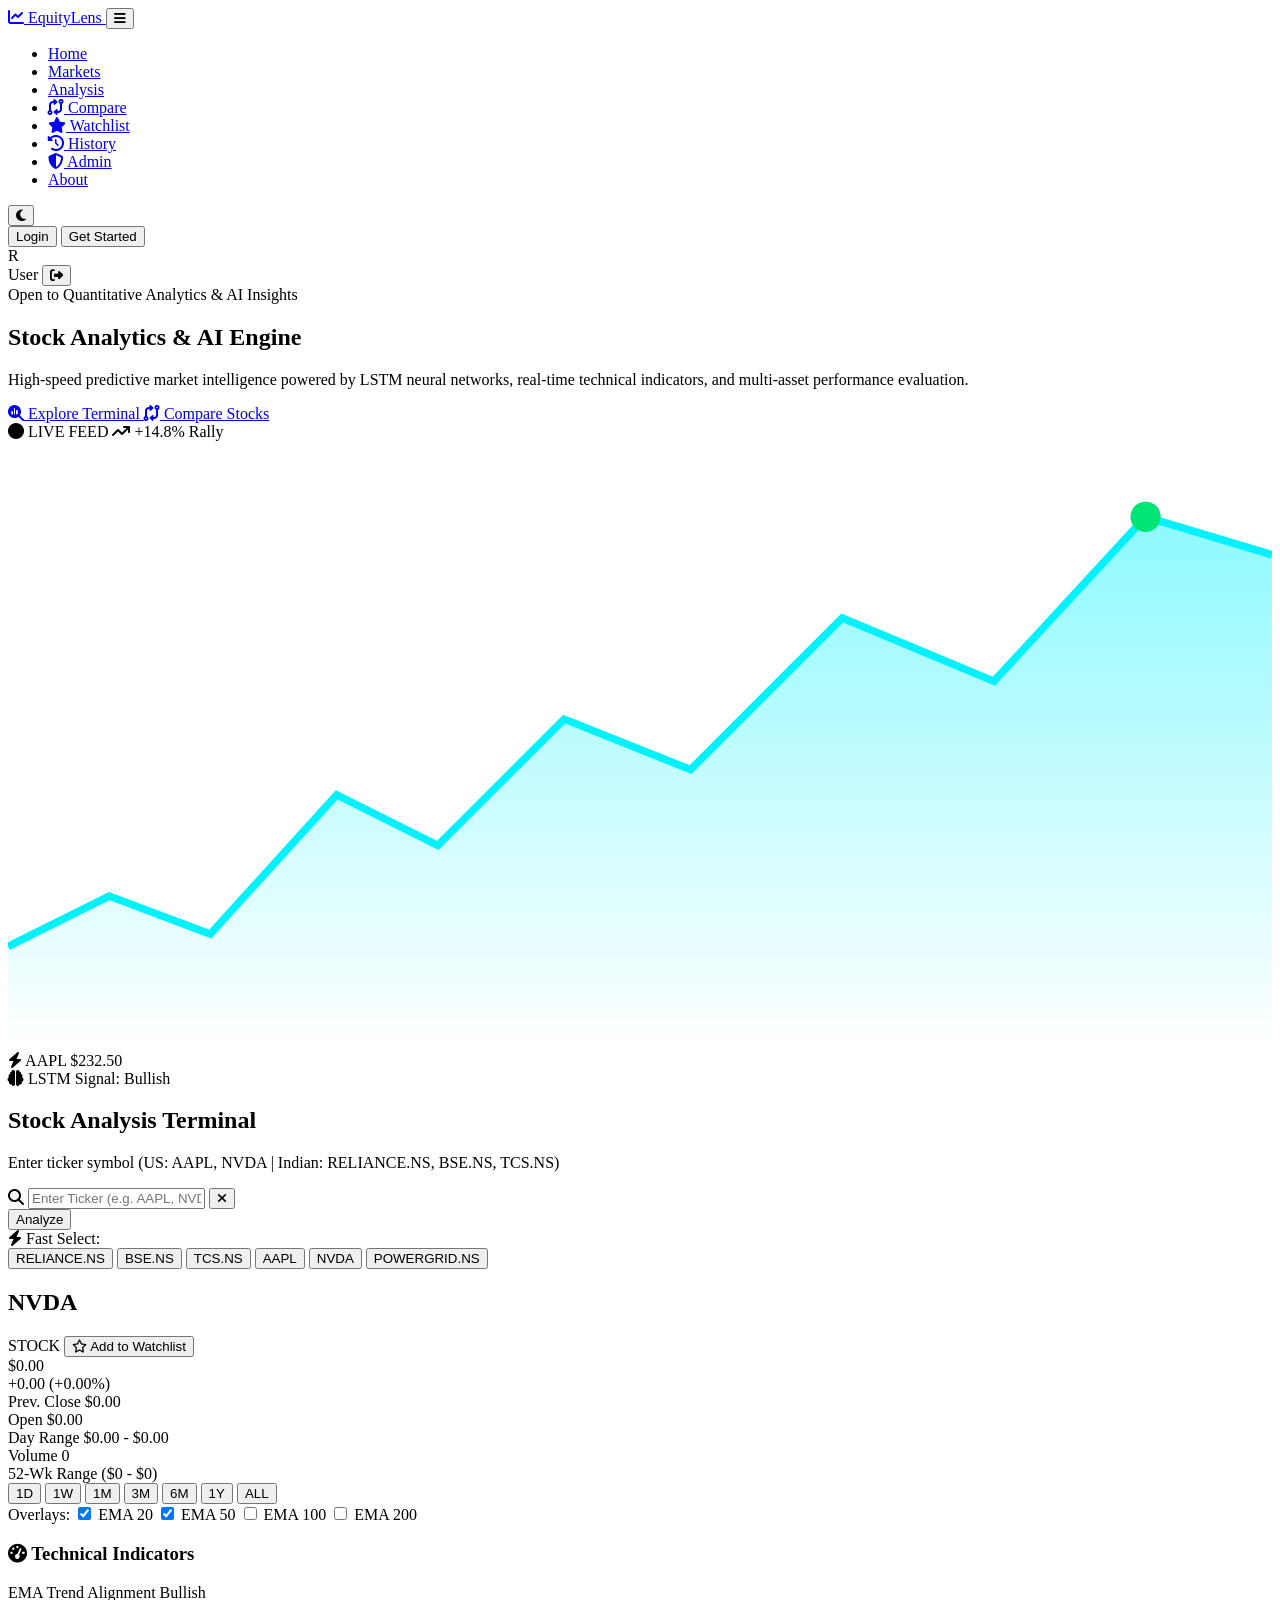
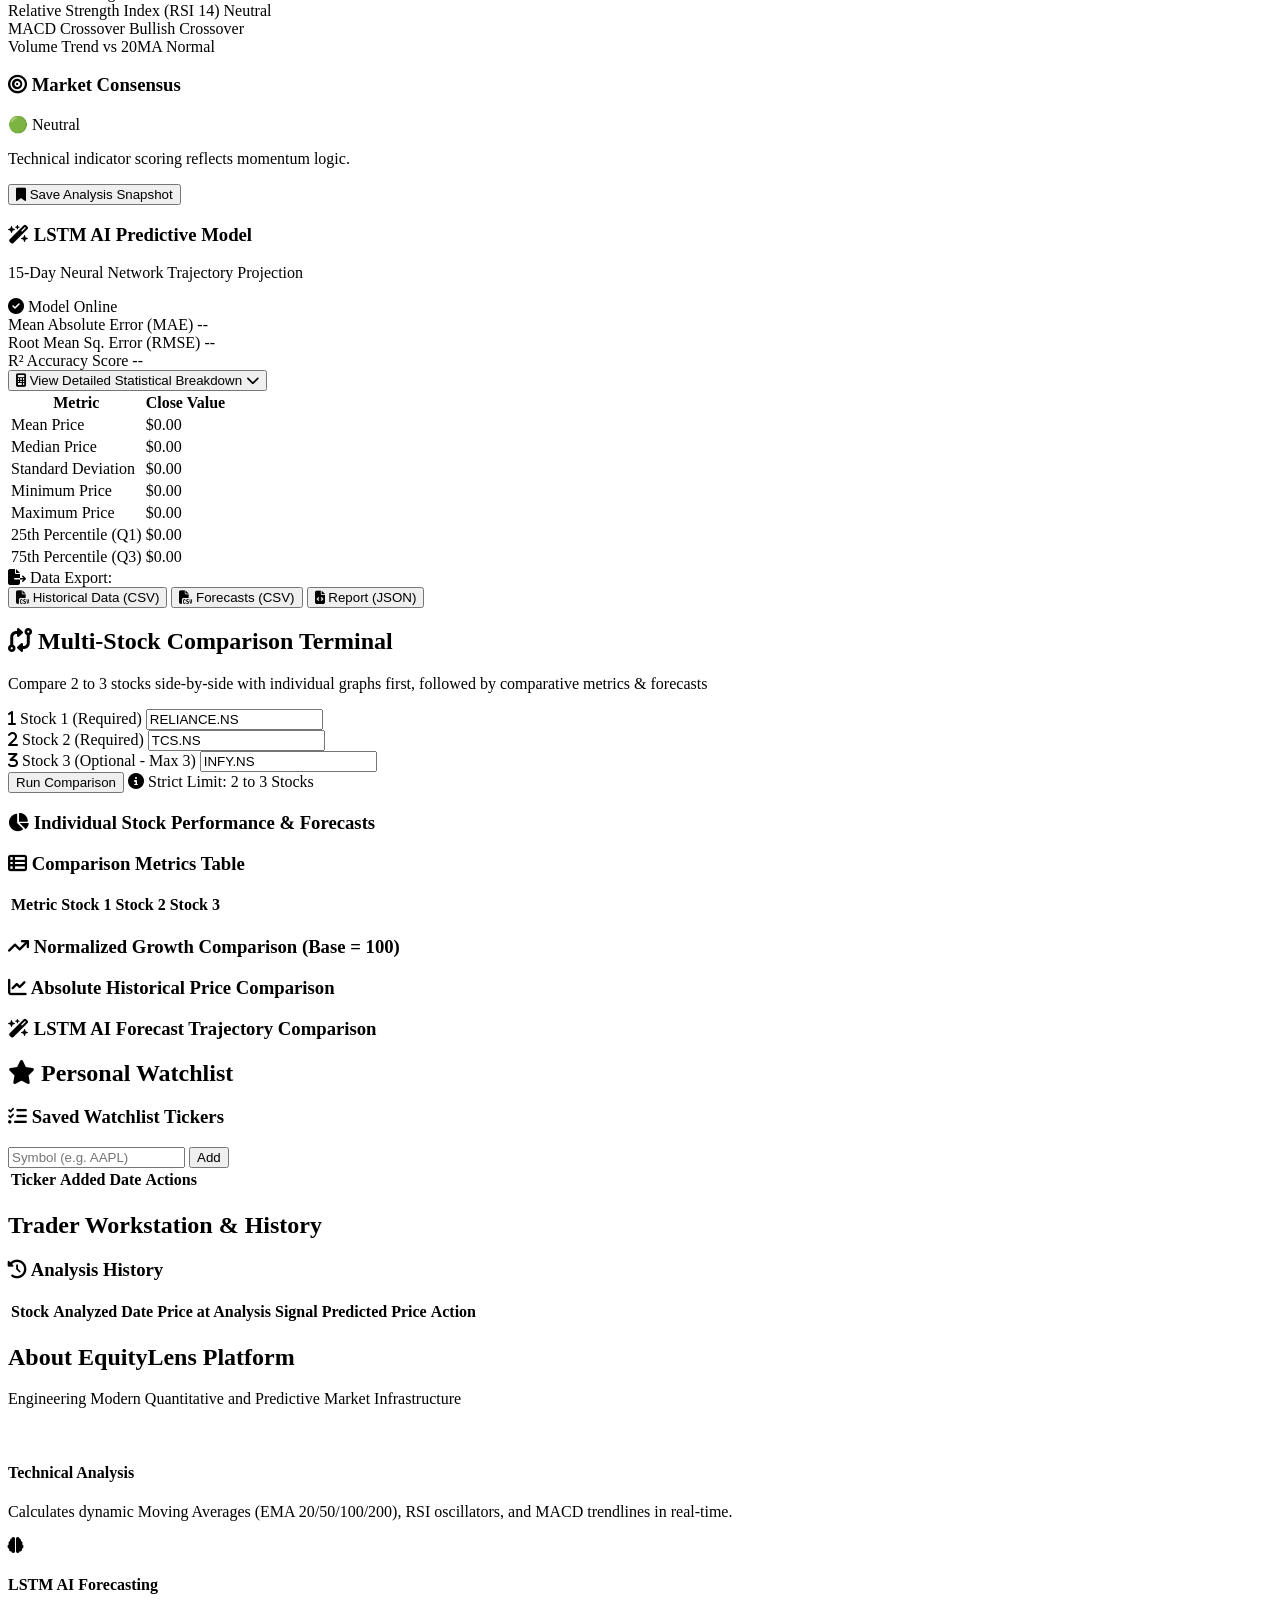
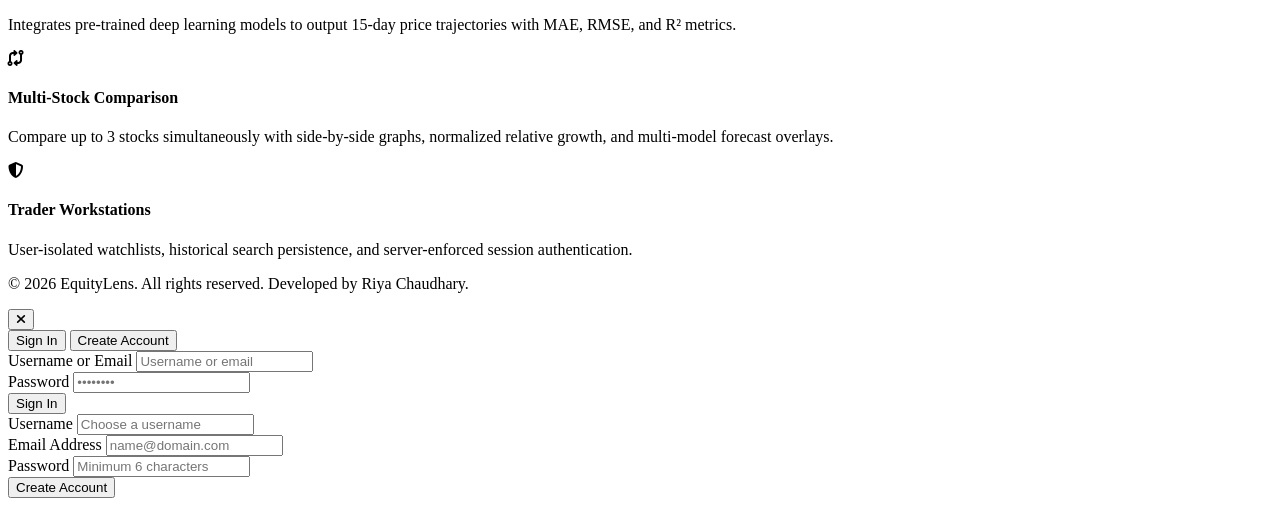
==== templates/index.html @ 75ab384a "Create index.html" ====
<!DOCTYPE html>
<html lang="en" data-theme="dark">
<head>
    <meta charset="UTF-8">
    <meta name="viewport" content="width=device-width, initial-scale=1.0">
    <title>EquityLens</title>
    
    <link rel="icon" type="image/png" href="/static/logo.png">
    
    <!-- Google Fonts -->
    <link rel="preconnect" href="https://fonts.googleapis.com">
    <link rel="preconnect" href="https://fonts.gstatic.com" crossorigin>
    <link href="https://fonts.googleapis.com/css2?family=Inter:wght@300;400;500;600;700&family=Space+Grotesk:wght@400;500;600;700&display=swap" rel="stylesheet">
    <link rel="stylesheet" href="https://cdnjs.cloudflare.com/ajax/libs/font-awesome/6.4.0/css/all.min.css">
    <script src="https://cdn.plot.ly/plotly-2.26.0.min.js"></script>
    <link rel="stylesheet" href="/assets/style.css">
</head>
<body>

    <!-- NAVBAR -->
    <header class="navbar-wrapper">
        <nav class="navbar container">
            <a href="#hero" class="brand-logo">
                <i class="fa-solid fa-chart-line brand-icon"></i>
                <span class="brand-text">Equity<span class="brand-highlight">Lens</span></span>
            </a>

            <button class="mobile-toggle" id="mobileToggle" aria-label="Toggle Menu">
                <i class="fa-solid fa-bars"></i>
            </button>

            <ul class="nav-links" id="navLinks">
                <li><a href="#hero" class="nav-link active">Home</a></li>
                <li><a href="#market-section" class="nav-link">Markets</a></li>
                <li><a href="#analyze-section" class="nav-link">Analysis</a></li>
                <li><a href="#compare-section" class="nav-link highlight-nav"><i class="fa-solid fa-code-compare"></i> Compare</a></li>
                <li class="auth-required user-only"><a href="#watchlist-section" class="nav-link"><i class="fa-solid fa-star"></i> Watchlist</a></li>
                <li class="auth-required user-only"><a href="#user-dashboard" class="nav-link"><i class="fa-solid fa-clock-rotate-left"></i> History</a></li>
                <li class="auth-required admin-only hidden"><a href="#admin-portal" class="nav-link admin-nav-btn"><i class="fa-solid fa-shield-halved"></i> Admin</a></li>
                <li><a href="#about-section" class="nav-link">About</a></li>
            </ul>

            <div class="nav-actions">
                <button class="theme-toggle-btn" id="themeToggle" aria-label="Toggle Mode">
                    <i class="fa-solid fa-moon" id="themeIcon"></i>
                </button>

                <div class="guest-controls" id="guestControls">
                    <button class="btn btn-outline btn-sm" id="loginBtn">Login</button>
                    <button class="btn btn-primary btn-sm" id="signupBtn">Get Started</button>
                </div>

                <div class="user-profile-menu hidden" id="userControls">
                    <div class="avatar-badge" id="userAvatar">R</div>
                    <span class="user-name" id="usernameDisplay">User</span>
                    <button class="btn btn-icon-logout" id="logoutBtn" title="Sign Out">
                        <i class="fa-solid fa-right-from-bracket"></i>
                    </button>
                </div>
            </div>
        </nav>
    </header>

    <!-- HERO SECTION WITH NEW GLOWING STOCK TREND SPIKE VISUAL -->
    <section class="hero-section" id="hero">
        <div class="container hero-grid">
            <div class="hero-content">
                <div class="status-pill">
                    <span class="pulse-dot"></span> Open to Quantitative Analytics & AI Insights
                </div>
                <h1 class="hero-title">
                    Stock Analytics <span class="text-cyan">& AI Engine</span>
                </h1>
                <p class="hero-subtitle">
                    High-speed predictive market intelligence powered by LSTM neural networks, real-time technical indicators, and multi-asset performance evaluation.
                </p>
                <div class="hero-cta-group">
                    <a href="#market-section" class="btn btn-primary">
                        <i class="fa-solid fa-magnifying-glass-chart"></i> Explore Terminal
                    </a>
                    <a href="#compare-section" class="btn btn-outline">
                        <i class="fa-solid fa-code-compare text-cyan"></i> Compare Stocks
                    </a>
                </div>
            </div>

            <!-- NEW ANIMATED GLOWING STOCK TREND SPIKE -->
            <div class="hero-visual-wrapper">
                <div class="spike-card glass-panel">
                    <div class="spike-header">
                        <span class="badge-live"><i class="fa-solid fa-circle text-bull"></i> LIVE FEED</span>
                        <span class="badge-rally"><i class="fa-solid fa-arrow-trend-up"></i> +14.8% Rally</span>
                    </div>

                    <div class="spike-chart-box">
                        <svg class="spike-svg" viewBox="0 0 500 240" preserveAspectRatio="none">
                            <defs>
                                <linearGradient id="spikeGradient" x1="0" y1="0" x2="0" y2="1">
                                    <stop offset="0%" stop-color="#00f2fe" stop-opacity="0.45"/>
                                    <stop offset="100%" stop-color="#00f2fe" stop-opacity="0.0"/>
                                </linearGradient>
                            </defs>
                            <path class="spike-area" d="M 0,200 L 40,180 L 80,195 L 130,140 L 170,160 L 220,110 L 270,130 L 330,70 L 390,95 L 450,30 L 500,45 L 500,240 L 0,240 Z" fill="url(#spikeGradient)" />
                            <path class="spike-line" d="M 0,200 L 40,180 L 80,195 L 130,140 L 170,160 L 220,110 L 270,130 L 330,70 L 390,95 L 450,30 L 500,45" fill="none" stroke="#00f2fe" stroke-width="3" />
                            <circle cx="450" cy="30" r="6" fill="#00E676" class="pulsing-node" />
                        </svg>

                        <!-- Dynamic Stock Badges -->
                        <div class="spike-node node-a">
                            <i class="fa-solid fa-bolt text-cyan"></i> AAPL $232.50
                        </div>
                        <div class="spike-node node-b">
                            <i class="fa-solid fa-brain text-magenta"></i> LSTM Signal: Bullish
                        </div>
                    </div>
                </div>
            </div>
        </div>
    </section>

    <!-- SINGLE STOCK ANALYSIS SECTION -->
    <section class="section-padding" id="market-section">
        <div class="container">
            <div class="section-header">
                <h2 class="section-title">Stock Analysis Terminal</h2>
                <p class="section-sub">Enter ticker symbol (US: AAPL, NVDA | Indian: RELIANCE.NS, BSE.NS, TCS.NS)</p>
            </div>

            <div class="search-container glass-panel">
                <form id="stockSearchForm" class="search-form">
                    <div class="input-wrapper">
                        <i class="fa-solid fa-magnifying-glass search-icon"></i>
                        <input type="text" id="tickerInput" placeholder="Enter Ticker (e.g. AAPL, NVDA, RELIANCE.NS, BSE.NS)..." required autocomplete="off">
                        <button type="button" class="clear-btn hidden" id="clearSearchBtn"><i class="fa-solid fa-xmark"></i></button>
                    </div>
                    <button type="submit" class="btn btn-primary" id="analyzeSubmitBtn">
                        <span class="btn-text">Analyze</span>
                        <div class="spinner hidden" id="searchSpinner"></div>
                    </button>
                </form>

                <div class="trending-tickers">
                    <span class="trending-label"><i class="fa-solid fa-bolt text-amber"></i> Fast Select:</span>
                    <div class="chips-wrapper" id="trendingChips">
                        <button class="chip-btn" data-symbol="RELIANCE.NS">RELIANCE.NS</button>
                        <button class="chip-btn" data-symbol="BSE.NS">BSE.NS</button>
                        <button class="chip-btn" data-symbol="TCS.NS">TCS.NS</button>
                        <button class="chip-btn" data-symbol="AAPL">AAPL</button>
                        <button class="chip-btn" data-symbol="NVDA">NVDA</button>
                        <button class="chip-btn" data-symbol="POWERGRID.NS">POWERGRID.NS</button>
                    </div>
                </div>
            </div>

            <!-- WORKSPACE -->
            <div class="analysis-workspace hidden" id="analysisWorkspace">
                <div class="stock-overview-card glass-panel" id="stockOverview">
                    <div class="overview-top">
                        <div class="stock-identity">
                            <h2 class="stock-ticker-title" id="overviewTicker">NVDA</h2>
                            <span class="badge-tag" id="overviewExchange">STOCK</span>
                            <button class="watchlist-toggle-btn" id="addWatchlistBtn">
                                <i class="fa-regular fa-star" id="watchlistStar"></i> Add to Watchlist
                            </button>
                        </div>
                        <div class="stock-price-block">
                            <div class="price-large" id="overviewPrice">$0.00</div>
                            <div class="price-change-pill positive" id="overviewChange">+0.00 (+0.00%)</div>
                        </div>
                    </div>

                    <div class="overview-metrics-grid">
                        <div class="metric-item">
                            <span class="metric-label">Prev. Close</span>
                            <span class="metric-value" id="overviewPrevClose">$0.00</span>
                        </div>
                        <div class="metric-item">
                            <span class="metric-label">Open</span>
                            <span class="metric-value" id="overviewOpen">$0.00</span>
                        </div>
                        <div class="metric-item">
                            <span class="metric-label">Day Range</span>
                            <span class="metric-value" id="overviewDayRange">$0.00 - $0.00</span>
                        </div>
                        <div class="metric-item">
                            <span class="metric-label">Volume</span>
                            <span class="metric-value" id="overviewVolume">0</span>
                        </div>
                        <div class="metric-item range-item">
                            <span class="metric-label">52-Wk Range (<span id="low52">$0</span> - <span id="high52">$0</span>)</span>
                            <div class="range-bar-track">
                                <div class="range-bar-fill" id="range52Fill" style="width: 50%;"></div>
                            </div>
                        </div>
                    </div>
                </div>

                <div class="chart-wrapper-card glass-panel" id="analyze-section">
                    <div class="chart-controls-bar">
                        <div class="timeframe-selector" id="timeframeSelector">
                            <button class="tf-btn" data-tf="1D">1D</button>
                            <button class="tf-btn" data-tf="1W">1W</button>
                            <button class="tf-btn active" data-tf="1M">1M</button>
                            <button class="tf-btn" data-tf="3M">3M</button>
                            <button class="tf-btn" data-tf="6M">6M</button>
                            <button class="tf-btn" data-tf="1Y">1Y</button>
                            <button class="tf-btn" data-tf="ALL">ALL</button>
                        </div>

                        <div class="ema-toggles-group" id="emaToggles">
                            <span class="toggle-group-label">Overlays:</span>
                            <label class="toggle-chip"><input type="checkbox" value="20" checked> EMA 20</label>
                            <label class="toggle-chip"><input type="checkbox" value="50" checked> EMA 50</label>
                            <label class="toggle-chip"><input type="checkbox" value="100"> EMA 100</label>
                            <label class="toggle-chip"><input type="checkbox" value="200"> EMA 200</label>
                        </div>
                    </div>

                    <div id="plotlyMainChart" class="plotly-chart-container"></div>
                    <div id="plotlyVolumeChart" class="plotly-volume-container"></div>
                </div>

                <div class="grid-2-col">
                    <div class="glass-panel indicator-signals-card">
                        <h3 class="card-title"><i class="fa-solid fa-gauge-high text-cyan"></i> Technical Indicators</h3>
                        <div class="signals-list">
                            <div class="signal-row">
                                <span class="sig-name">EMA Trend Alignment</span>
                                <span class="sig-value badge-bull" id="sigEma">Bullish</span>
                            </div>
                            <div class="signal-row">
                                <span class="sig-name">Relative Strength Index (RSI 14)</span>
                                <span class="sig-value badge-neutral" id="sigRsi">Neutral</span>
                            </div>
                            <div class="signal-row">
                                <span class="sig-name">MACD Crossover</span>
                                <span class="sig-value badge-bull" id="sigMacd">Bullish Crossover</span>
                            </div>
                            <div class="signal-row">
                                <span class="sig-name">Volume Trend vs 20MA</span>
                                <span class="sig-value badge-neutral" id="sigVolume">Normal</span>
                            </div>
                        </div>
                    </div>

                    <div class="glass-panel consensus-card">
                        <h3 class="card-title"><i class="fa-solid fa-bullseye text-cyan"></i> Market Consensus</h3>
                        <div class="consensus-display">
                            <div class="consensus-badge" id="consensusBadge">🟢 Neutral</div>
                            <p class="consensus-desc" id="consensusDesc">
                                Technical indicator scoring reflects momentum logic.
                            </p>
                        </div>
                        <button class="btn btn-outline btn-full" id="saveAnalysisBtn">
                            <i class="fa-solid fa-bookmark"></i> Save Analysis Snapshot
                        </button>
                    </div>
                </div>

                <div class="glass-panel forecast-section">
                    <div class="forecast-header">
                        <div>
                            <h3 class="card-title"><i class="fa-solid fa-wand-magic-sparkles text-magenta"></i> LSTM AI Predictive Model</h3>
                            <p class="section-sub">15-Day Neural Network Trajectory Projection</p>
                        </div>
                        <div class="model-status-tag"><i class="fa-solid fa-circle-check"></i> Model Online</div>
                    </div>

                    <div id="plotlyForecastChart" class="plotly-chart-container"></div>

                    <div class="ai-metrics-grid">
                        <div class="ai-metric-card">
                            <span class="ai-label">Mean Absolute Error (MAE)</span>
                            <span class="ai-val" id="metricMae">--</span>
                        </div>
                        <div class="ai-metric-card">
                            <span class="ai-label">Root Mean Sq. Error (RMSE)</span>
                            <span class="ai-val" id="metricRmse">--</span>
                        </div>
                        <div class="ai-metric-card">
                            <span class="ai-label">R² Accuracy Score</span>
                            <span class="ai-val" id="metricR2">--</span>
                        </div>
                    </div>
                </div>

                <!-- STATISTICAL BREAKDOWN ACCORDION WITH CLEAN DARK BUTTON -->
                <div class="glass-panel stats-accordion">
                    <button class="accordion-header dark-accordion-btn" id="toggleStatsBtn" type="button">
                        <span><i class="fa-solid fa-calculator text-cyan"></i> View Detailed Statistical Breakdown</span>
                        <i class="fa-solid fa-chevron-down" id="statsChevron"></i>
                    </button>
                    <div class="accordion-content hidden" id="statsContent">
                        <div class="stats-table-wrapper">
                            <table class="data-table">
                                <thead>
                                    <tr><th>Metric</th><th>Close Value</th></tr>
                                </thead>
                                <tbody>
                                    <tr><td>Mean Price</td><td id="statMean">$0.00</td></tr>
                                    <tr><td>Median Price</td><td id="statMedian">$0.00</td></tr>
                                    <tr><td>Standard Deviation</td><td id="statStd">$0.00</td></tr>
                                    <tr><td>Minimum Price</td><td id="statMin">$0.00</td></tr>
                                    <tr><td>Maximum Price</td><td id="statMax">$0.00</td></tr>
                                    <tr><td>25th Percentile (Q1)</td><td id="statQ1">$0.00</td></tr>
                                    <tr><td>75th Percentile (Q3)</td><td id="statQ3">$0.00</td></tr>
                                </tbody>
                            </table>
                        </div>
                    </div>
                </div>

                <div class="export-bar glass-panel">
                    <span class="export-title"><i class="fa-solid fa-file-export text-cyan"></i> Data Export:</span>
                    <div class="export-buttons">
                        <button class="btn btn-sm btn-outline" id="exportHistoryCsvBtn"><i class="fa-solid fa-file-csv"></i> Historical Data (CSV)</button>
                        <button class="btn btn-sm btn-outline" id="exportForecastCsvBtn"><i class="fa-solid fa-file-csv"></i> Forecasts (CSV)</button>
                        <button class="btn btn-sm btn-outline" id="exportFullJsonBtn"><i class="fa-solid fa-file-code"></i> Report (JSON)</button>
                    </div>
                </div>

            </div>
        </div>
    </section>

    <!-- DEDICATED COMPARISON TERMINAL -->
    <section class="section-padding bg-alt-section" id="compare-section">
        <div class="container">
            <div class="section-header">
                <h2 class="section-title"><i class="fa-solid fa-code-compare text-cyan"></i> Multi-Stock Comparison Terminal</h2>
                <p class="section-sub">Compare 2 to 3 stocks side-by-side with individual graphs first, followed by comparative metrics & forecasts</p>
            </div>

            <div class="glass-panel compare-input-panel">
                <form id="compareForm" class="compare-form">
                    <div class="compare-inputs-grid">
                        <div class="compare-field">
                            <label><i class="fa-solid fa-1 text-cyan"></i> Stock 1 (Required)</label>
                            <input type="text" id="compareTicker1" placeholder="e.g. RELIANCE.NS or AAPL" required value="RELIANCE.NS">
                        </div>
                        <div class="compare-field">
                            <label><i class="fa-solid fa-2 text-cyan"></i> Stock 2 (Required)</label>
                            <input type="text" id="compareTicker2" placeholder="e.g. TCS.NS or NVDA" required value="TCS.NS">
                        </div>
                        <div class="compare-field">
                            <label><i class="fa-solid fa-3 text-cyan"></i> Stock 3 (Optional - Max 3)</label>
                            <input type="text" id="compareTicker3" placeholder="e.g. INFY.NS or TSLA" value="INFY.NS">
                        </div>
                    </div>
                    <div class="compare-action-row">
                        <button type="submit" class="btn btn-primary" id="runCompareBtn">
                            <span class="btn-text">Run Comparison</span>
                            <div class="spinner hidden" id="compareSpinner"></div>
                        </button>
                        <span class="compare-limit-badge"><i class="fa-solid fa-circle-info"></i> Strict Limit: 2 to 3 Stocks</span>
                    </div>
                </form>
            </div>

            <div class="compare-workspace hidden" id="compareWorkspace">
                <!-- SIDE BY SIDE INDIVIDUAL CHARTS GRID -->
                <div class="glass-panel compare-individual-section">
                    <h3 class="card-title"><i class="fa-solid fa-chart-pie text-cyan"></i> Individual Stock Performance & Forecasts</h3>
                    <div class="individual-charts-grid" id="individualChartsGrid">
                        <!-- Injected Side by Side Charts -->
                    </div>
                </div>

                <div class="glass-panel compare-table-card">
                    <h3 class="card-title"><i class="fa-solid fa-table-list text-cyan"></i> Comparison Metrics Table</h3>
                    <div class="table-responsive">
                        <table class="data-table compare-table" id="compareMetricsTable">
                            <thead>
                                <tr>
                                    <th>Metric</th>
                                    <th id="compTh1">Stock 1</th>
                                    <th id="compTh2">Stock 2</th>
                                    <th id="compTh3" class="hidden">Stock 3</th>
                                </tr>
                            </thead>
                            <tbody id="compareTableBody">
                                <!-- Injected -->
                            </tbody>
                        </table>
                    </div>
                </div>

                <div class="compare-charts-stack">
                    <div class="glass-panel chart-wrapper-card">
                        <h3 class="card-title"><i class="fa-solid fa-arrow-trend-up text-bull"></i> Normalized Growth Comparison (Base = 100)</h3>
                        <div id="plotlyCompareNormalized" class="plotly-chart-container"></div>
                    </div>

                    <div class="glass-panel chart-wrapper-card">
                        <h3 class="card-title"><i class="fa-solid fa-chart-line text-cyan"></i> Absolute Historical Price Comparison</h3>
                        <div id="plotlyComparePrices" class="plotly-chart-container"></div>
                    </div>

                    <div class="glass-panel chart-wrapper-card">
                        <h3 class="card-title"><i class="fa-solid fa-wand-magic-sparkles text-magenta"></i> LSTM AI Forecast Trajectory Comparison</h3>
                        <div id="plotlyCompareForecasts" class="plotly-chart-container"></div>
                    </div>
                </div>

            </div>
        </div>
    </section>

    <!-- WATCHLIST -->
    <section class="section-padding auth-required user-only" id="watchlist-section">
        <div class="container">
            <div class="section-header">
                <h2 class="section-title"><i class="fa-solid fa-star text-amber"></i> Personal Watchlist</h2>
            </div>
            <div class="glass-panel watchlist-container">
                <div class="table-header-flex">
                    <h3 class="card-title"><i class="fa-solid fa-list-check text-cyan"></i> Saved Watchlist Tickers</h3>
                    <div class="inline-add-form">
                        <input type="text" id="addWatchlistInput" placeholder="Symbol (e.g. AAPL)">
                        <button class="btn btn-primary btn-sm" id="inlineAddWatchlistBtn">Add</button>
                    </div>
                </div>

                <div class="table-responsive">
                    <table class="data-table" id="watchlistTable">
                        <thead>
                            <tr><th>Ticker</th><th>Added Date</th><th>Actions</th></tr>
                        </thead>
                        <tbody id="watchlistTableBody"></tbody>
                    </table>
                </div>
            </div>
        </div>
    </section>

    <!-- USER DASHBOARD -->
    <section class="section-padding auth-required user-only" id="user-dashboard">
        <div class="container">
            <div class="section-header">
                <h2 class="section-title">Trader Workstation & History</h2>
            </div>
            <div class="glass-panel recent-analyses-card">
                <h3 class="card-title"><i class="fa-solid fa-clock-rotate-left text-cyan"></i> Analysis History</h3>
                <div class="table-responsive">
                    <table class="data-table" id="historyTable">
                        <thead>
                            <tr><th>Stock</th><th>Analyzed Date</th><th>Price at Analysis</th><th>Signal</th><th>Predicted Price</th><th>Action</th></tr>
                        </thead>
                        <tbody id="historyTableBody"></tbody>
                    </table>
                </div>
            </div>
        </div>
    </section>

    <!-- RESTORED ABOUT SECTION -->
    <section class="section-padding" id="about-section">
        <div class="container">
            <div class="glass-panel about-card">
                <div class="section-header">
                    <h2 class="section-title">About EquityLens Platform</h2>
                    <p class="section-sub">Engineering Modern Quantitative and Predictive Market Infrastructure</p>
                </div>
                <div class="about-grid">
                    <div class="about-item">
                        <i class="fa-solid fa-chart-candle about-icon"></i>
                        <h4>Technical Analysis</h4>
                        <p>Calculates dynamic Moving Averages (EMA 20/50/100/200), RSI oscillators, and MACD trendlines in real-time.</p>
                    </div>
                    <div class="about-item">
                        <i class="fa-solid fa-brain about-icon"></i>
                        <h4>LSTM AI Forecasting</h4>
                        <p>Integrates pre-trained deep learning models to output 15-day price trajectories with MAE, RMSE, and R² metrics.</p>
                    </div>
                    <div class="about-item">
                        <i class="fa-solid fa-code-compare about-icon"></i>
                        <h4>Multi-Stock Comparison</h4>
                        <p>Compare up to 3 stocks simultaneously with side-by-side graphs, normalized relative growth, and multi-model forecast overlays.</p>
                    </div>
                    <div class="about-item">
                        <i class="fa-solid fa-shield-halved about-icon"></i>
                        <h4>Trader Workstations</h4>
                        <p>User-isolated watchlists, historical search persistence, and server-enforced session authentication.</p>
                    </div>
                </div>
            </div>
        </div>
    </section>

    <footer class="footer">
        <div class="container footer-content">
            <p>© 2026 EquityLens. All rights reserved. Developed by Riya Chaudhary.</p>
        </div>
    </footer>

    <div class="modal-overlay hidden" id="authModal">
        <div class="modal-card glass-panel">
            <button class="modal-close-btn" id="modalCloseBtn"><i class="fa-solid fa-xmark"></i></button>
            <div class="auth-tabs">
                <button class="auth-tab-btn active" id="tabLoginBtn">Sign In</button>
                <button class="auth-tab-btn" id="tabSignupBtn">Create Account</button>
            </div>
            <div class="auth-alert hidden" id="authAlert"></div>
            <form id="loginForm" class="auth-form">
                <div class="form-group">
                    <label for="loginUsername">Username or Email</label>
                    <input type="text" id="loginUsername" required placeholder="Username or email">
                </div>
                <div class="form-group">
                    <label for="loginPassword">Password</label>
                    <input type="password" id="loginPassword" required placeholder="••••••••">
                </div>
                <button type="submit" class="btn btn-primary btn-full">Sign In</button>
            </form>
            <form id="signupForm" class="auth-form hidden">
                <div class="form-group">
                    <label for="signupUsername">Username</label>
                    <input type="text" id="signupUsername" required placeholder="Choose a username">
                </div>
                <div class="form-group">
                    <label for="signupEmail">Email Address</label>
                    <input type="email" id="signupEmail" required placeholder="name@domain.com">
                </div>
                <div class="form-group">
                    <label for="signupPassword">Password</label>
                    <input type="password" id="signupPassword" required placeholder="Minimum 6 characters">
                </div>
                <button type="submit" class="btn btn-primary btn-full">Create Account</button>
            </form>
        </div>
    </div>

    <div class="toast-container" id="toastContainer"></div>
    <script src="/assets/script.js"></script>
</body>
</html>
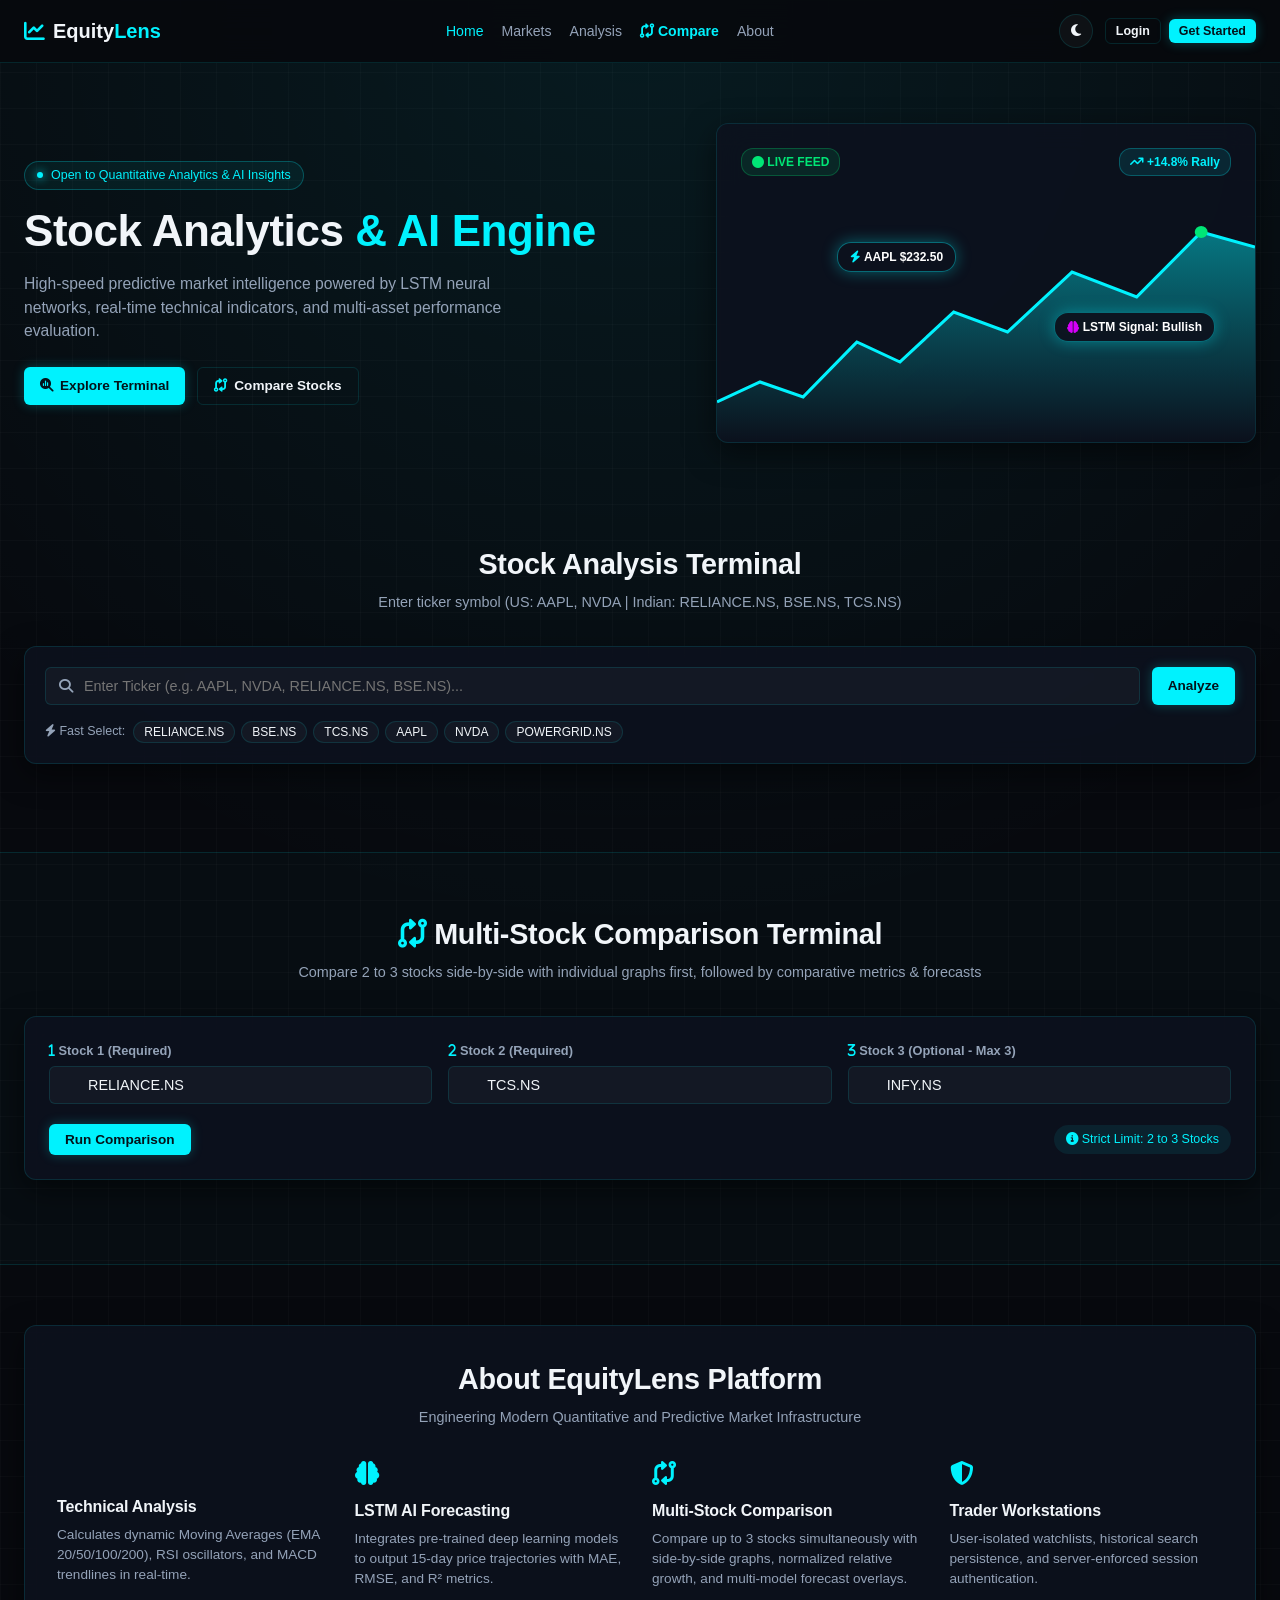
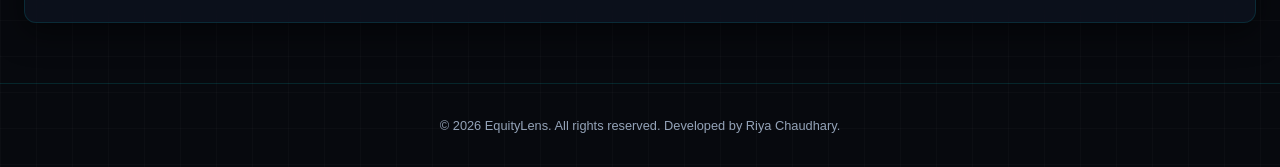
==== commit d85bf7a3: "Update index.html" ====
--- a/templates/index.html
+++ b/templates/index.html
@@ -13,7 +13,7 @@
     <link href="https://fonts.googleapis.com/css2?family=Inter:wght@300;400;500;600;700&family=Space+Grotesk:wght@400;500;600;700&display=swap" rel="stylesheet">
     <link rel="stylesheet" href="https://cdnjs.cloudflare.com/ajax/libs/font-awesome/6.4.0/css/all.min.css">
     <script src="https://cdn.plot.ly/plotly-2.26.0.min.js"></script>
-    <link rel="stylesheet" href="/assets/style.css">
+   <link rel="stylesheet" href="/static/style.css">
 </head>
 <body>
 
@@ -531,6 +531,6 @@
     </div>
 
     <div class="toast-container" id="toastContainer"></div>
-    <script src="/assets/script.js"></script>
+    <script src="/static/script.js"></script>
 </body>
 </html>
--- a/static/style.css
+++ b/static/style.css
@@ -0,0 +1,463 @@
+/* ==========================================================================
+   EQUITYLENS — NEW TREND SPIKE VISUAL, DARK ACCORDION & SIDE GRID FIX
+   ========================================================================== */
+
+:root {
+    --bg-dark: #07090E;
+    --bg-card-dark: rgba(13, 18, 30, 0.88);
+    --bg-card-border-dark: rgba(0, 242, 254, 0.12);
+    --text-main-dark: #F1F5F9;
+    --text-muted-dark: #818CF8;
+
+    --bg-light: #F8FAFC;
+    --bg-card-light: rgba(255, 255, 255, 0.95);
+    --bg-card-border-light: rgba(0, 0, 0, 0.08);
+    --text-main-light: #0F172A;
+    --text-muted-light: #64748B;
+
+    --color-bull: #00E676;
+    --color-bull-glow: rgba(0, 230, 118, 0.2);
+    --color-bear: #FF5252;
+    --color-bear-glow: rgba(255, 82, 82, 0.2);
+
+    --color-cyan: #00f2fe;
+    --color-magenta: #D500F9;
+    --color-amber: #FFAB00;
+
+    --bg-body: var(--bg-dark);
+    --bg-card: var(--bg-card-dark);
+    --border-card: var(--bg-card-border-dark);
+    --text-main: var(--text-main-dark);
+    --text-muted: var(--text-muted-dark);
+    --input-bg: rgba(255, 255, 255, 0.035);
+
+    --font-heading: 'Space Grotesk', sans-serif;
+    --font-body: 'Inter', sans-serif;
+
+    --glass-shadow: 0 10px 30px rgba(0, 0, 0, 0.5);
+    --radius-sm: 6px;
+    --radius-md: 12px;
+    --radius-lg: 18px;
+    --transition-fast: 0.15s ease;
+    --transition-normal: 0.25s ease;
+}
+
+[data-theme="light"] {
+    --bg-body: var(--bg-light);
+    --bg-card: var(--bg-card-light);
+    --border-card: var(--bg-card-border-light);
+    --text-main: var(--text-main-light);
+    --text-muted: var(--text-muted-light);
+    --input-bg: rgba(0, 0, 0, 0.03);
+}
+
+* { box-sizing: border-box; margin: 0; padding: 0; }
+
+html {
+    scroll-behavior: smooth;
+    font-family: var(--font-body);
+    background-color: var(--bg-body);
+    color: var(--text-main);
+}
+
+body {
+    min-height: 100vh;
+    overflow-x: hidden;
+    line-height: 1.5;
+    background-image: 
+        radial-gradient(circle at 50% 0%, rgba(0, 242, 254, 0.08) 0%, transparent 50%),
+        linear-gradient(rgba(255, 255, 255, 0.02) 1px, transparent 1px),
+        linear-gradient(90deg, rgba(255, 255, 255, 0.02) 1px, transparent 1px);
+    background-size: 100% 100%, 36px 36px, 36px 36px;
+}
+
+.container { max-width: 1280px; margin: 0 auto; padding: 0 24px; }
+
+.glass-panel {
+    background: var(--bg-card);
+    backdrop-filter: blur(14px);
+    border: 1px solid var(--border-card);
+    border-radius: var(--radius-md);
+    box-shadow: var(--glass-shadow);
+}
+
+.glass-panel:hover { border-color: rgba(0, 242, 254, 0.3); }
+
+h1, h2, h3, h4 { font-family: var(--font-heading); letter-spacing: -0.01em; }
+.text-cyan { color: var(--color-cyan) !important; }
+.text-bull { color: var(--color-bull) !important; }
+.text-magenta { color: var(--color-magenta) !important; }
+.section-padding { padding: 60px 0; }
+.bg-alt-section { background: rgba(0, 242, 254, 0.015); border-top: 1px solid var(--border-card); border-bottom: 1px solid var(--border-card); }
+.section-header { text-align: center; margin-bottom: 32px; }
+.section-title { font-size: 1.8rem; font-weight: 700; margin-bottom: 6px; }
+.section-sub { color: #94A3B8; font-size: 0.9rem; }
+
+/* NAVBAR */
+.navbar-wrapper { position: sticky; top: 0; z-index: 1000; background: rgba(7, 9, 14, 0.92); backdrop-filter: blur(16px); border-bottom: 1px solid var(--border-card); }
+.navbar { display: flex; align-items: center; justify-content: space-between; height: 62px; }
+.brand-logo { display: flex; align-items: center; gap: 8px; text-decoration: none; font-family: var(--font-heading); font-weight: 700; font-size: 1.25rem; color: var(--text-main); }
+.brand-icon { color: var(--color-cyan); font-size: 1.3rem; }
+.brand-highlight { color: var(--color-cyan); }
+.nav-links { display: flex; align-items: center; gap: 18px; list-style: none; }
+.nav-link { text-decoration: none; color: #94A3B8; font-weight: 500; font-size: 0.88rem; }
+.nav-link:hover, .nav-link.active { color: var(--color-cyan); }
+.highlight-nav { color: var(--color-cyan) !important; font-weight: 600; }
+.admin-nav-btn { color: var(--color-magenta) !important; font-weight: 600; }
+.nav-actions { display: flex; align-items: center; gap: 12px; }
+
+.theme-toggle-btn { background: var(--input-bg); border: 1px solid var(--border-card); color: var(--text-main); width: 34px; height: 34px; border-radius: 50%; cursor: pointer; display: flex; align-items: center; justify-content: center; font-size: 0.85rem; }
+.guest-controls, .user-profile-menu { display: flex; align-items: center; gap: 8px; }
+.avatar-badge { width: 32px; height: 32px; border-radius: 50%; background: linear-gradient(135deg, var(--color-cyan), var(--color-bull)); color: #000; font-weight: 700; font-size: 0.85rem; display: flex; align-items: center; justify-content: center; }
+.user-name { font-weight: 600; font-size: 0.85rem; }
+
+/* BUTTONS */
+.btn { display: inline-flex; align-items: center; justify-content: center; gap: 6px; padding: 8px 16px; border-radius: var(--radius-sm); font-family: var(--font-body); font-weight: 600; font-size: 0.85rem; cursor: pointer; border: none; text-decoration: none; }
+.btn-sm { padding: 5px 10px; font-size: 0.78rem; }
+.btn-primary { background: var(--color-cyan); color: #03131A; box-shadow: 0 0 12px rgba(0, 242, 254, 0.25); }
+.btn-primary:hover { background: #00d8f0; }
+.btn-outline { background: transparent; border: 1px solid var(--border-card); color: var(--text-main); }
+.btn-outline:hover { border-color: var(--color-cyan); color: var(--color-cyan); }
+.btn-icon-logout { background: transparent; border: none; color: #94A3B8; font-size: 0.95rem; cursor: pointer; }
+.btn-icon-logout:hover { color: var(--color-bear); }
+.btn-full { width: 100%; }
+.mobile-toggle { display: none; background: none; border: none; color: var(--text-main); font-size: 1.2rem; cursor: pointer; }
+
+/* HERO SECTION */
+.hero-section { padding: 60px 0 40px 0; }
+.hero-grid { display: grid; grid-template-columns: 1.1fr 0.9fr; gap: 32px; align-items: center; }
+.status-pill { display: inline-flex; align-items: center; gap: 8px; padding: 4px 12px; border-radius: 20px; background: rgba(0, 242, 254, 0.06); border: 1px solid rgba(0, 242, 254, 0.25); color: var(--color-cyan); font-size: 0.78rem; font-weight: 500; margin-bottom: 16px; }
+.pulse-dot { width: 6px; height: 6px; border-radius: 50%; background: var(--color-cyan); box-shadow: 0 0 10px var(--color-cyan); animation: pulse 1.5s infinite; }
+
+@keyframes pulse { 0% { transform: scale(0.95); opacity: 0.8; } 50% { transform: scale(1.4); opacity: 1; } 100% { transform: scale(0.95); opacity: 0.8; } }
+
+.hero-title { font-size: 2.75rem; line-height: 1.15; margin-bottom: 16px; font-weight: 700; }
+.hero-subtitle { color: #94A3B8; font-size: 0.98rem; margin-bottom: 24px; max-width: 520px; }
+.hero-cta-group { display: flex; gap: 12px; }
+
+/* NEW STOCK TREND SPIKE HERO VISUAL */
+.hero-visual-wrapper { position: relative; }
+
+.spike-card {
+    height: 320px;
+    padding: 24px;
+    display: flex;
+    flex-direction: column;
+    justify-content: space-between;
+    position: relative;
+    overflow: hidden;
+}
+
+.spike-header {
+    display: flex;
+    justify-content: space-between;
+    align-items: center;
+    z-index: 2;
+}
+
+.badge-live {
+    font-size: 0.75rem;
+    font-weight: 600;
+    color: var(--color-bull);
+    background: rgba(0, 230, 118, 0.1);
+    padding: 4px 10px;
+    border-radius: 12px;
+    border: 1px solid rgba(0, 230, 118, 0.25);
+}
+
+.badge-rally {
+    font-size: 0.75rem;
+    font-weight: 600;
+    color: var(--color-cyan);
+    background: rgba(0, 242, 254, 0.1);
+    padding: 4px 10px;
+    border-radius: 12px;
+    border: 1px solid rgba(0, 242, 254, 0.25);
+}
+
+.spike-chart-box {
+    position: absolute;
+    bottom: 0;
+    left: 0;
+    width: 100%;
+    height: 240px;
+}
+
+.spike-svg {
+    width: 100%;
+    height: 100%;
+}
+
+.spike-line {
+    stroke-dasharray: 1000;
+    stroke-dashoffset: 1000;
+    animation: drawSpike 3s ease-out forwards infinite;
+}
+
+@keyframes drawSpike {
+    0% { stroke-dashoffset: 1000; }
+    70%, 100% { stroke-dashoffset: 0; }
+}
+
+.spike-node {
+    position: absolute;
+    background: rgba(13, 18, 30, 0.95);
+    border: 1px solid rgba(0, 242, 254, 0.4);
+    padding: 5px 12px;
+    border-radius: 14px;
+    font-size: 0.75rem;
+    color: #FFF;
+    font-weight: 600;
+    box-shadow: 0 0 15px rgba(0, 242, 254, 0.35);
+    backdrop-filter: blur(8px);
+}
+
+.node-a { top: 40px; left: 120px; }
+.node-b { top: 110px; right: 40px; }
+
+/* SEARCH SECTION */
+.search-container { padding: 20px; margin-bottom: 28px; }
+.search-form { display: flex; gap: 12px; margin-bottom: 16px; }
+.input-wrapper { position: relative; flex: 1; }
+.search-icon { position: absolute; left: 14px; top: 50%; transform: translateY(-50%); color: #94A3B8; font-size: 0.88rem; }
+
+.input-wrapper input, .compare-field input {
+    width: 100%; padding: 10px 36px 10px 38px;
+    background: var(--input-bg); border: 1px solid var(--border-card);
+    border-radius: var(--radius-sm); color: var(--text-main);
+    font-size: 0.9rem; outline: none;
+}
+
+.input-wrapper input:focus, .compare-field input:focus { border-color: var(--color-cyan); }
+.clear-btn { position: absolute; right: 12px; top: 50%; transform: translateY(-50%); background: none; border: none; color: #94A3B8; cursor: pointer; }
+
+.trending-tickers { display: flex; align-items: center; gap: 8px; flex-wrap: wrap; }
+.trending-label { font-size: 0.78rem; color: #94A3B8; }
+.chips-wrapper { display: flex; gap: 6px; flex-wrap: wrap; }
+.chip-btn { background: var(--input-bg); border: 1px solid var(--border-card); color: var(--text-main); padding: 3px 10px; border-radius: 12px; font-size: 0.75rem; cursor: pointer; }
+.chip-btn:hover { border-color: var(--color-cyan); color: var(--color-cyan); }
+
+/* OVERVIEW CARD */
+.stock-overview-card { padding: 20px; margin-bottom: 20px; }
+.overview-top { display: flex; justify-content: space-between; align-items: flex-start; margin-bottom: 16px; flex-wrap: wrap; gap: 12px; }
+.stock-identity { display: flex; align-items: center; gap: 10px; }
+.stock-ticker-title { font-size: 1.8rem; font-weight: 700; }
+.badge-tag { background: rgba(0, 242, 254, 0.08); color: var(--color-cyan); padding: 2px 6px; border-radius: 4px; font-size: 0.72rem; font-weight: 600; }
+.watchlist-toggle-btn { background: transparent; border: 1px solid var(--border-card); color: #94A3B8; padding: 4px 12px; border-radius: 16px; font-size: 0.78rem; cursor: pointer; }
+.watchlist-toggle-btn:hover { border-color: var(--color-amber); color: var(--color-amber); }
+.price-large { font-size: 2rem; font-weight: 700; text-align: right; }
+.price-change-pill { font-weight: 600; font-size: 0.85rem; text-align: right; }
+.price-change-pill.positive { color: var(--color-bull); }
+.price-change-pill.negative { color: var(--color-bear); }
+
+.overview-metrics-grid {
+    display: grid; grid-template-columns: repeat(auto-fit, minmax(140px, 1fr));
+    gap: 16px; padding-top: 16px; border-top: 1px solid var(--border-card);
+}
+
+.metric-item { display: flex; flex-direction: column; }
+.metric-label { font-size: 0.75rem; color: #94A3B8; margin-bottom: 2px; }
+.metric-value { font-size: 0.98rem; font-weight: 600; }
+.range-bar-track { height: 6px; background: var(--input-bg); border-radius: 3px; margin-top: 6px; overflow: hidden; }
+.range-bar-fill { height: 100%; background: linear-gradient(90deg, var(--color-cyan), var(--color-bull)); }
+
+/* CHARTS */
+.chart-wrapper-card { padding: 20px; margin-bottom: 20px; width: 100%; }
+.chart-controls-bar { display: flex; justify-content: space-between; align-items: center; margin-bottom: 16px; flex-wrap: wrap; gap: 12px; }
+.timeframe-selector { display: flex; background: var(--input-bg); padding: 3px; border-radius: var(--radius-sm); gap: 2px; }
+.tf-btn { background: none; border: none; color: #94A3B8; padding: 4px 10px; border-radius: 4px; font-size: 0.78rem; font-weight: 600; cursor: pointer; }
+.tf-btn.active { background: var(--bg-card); color: var(--color-cyan); }
+
+.ema-toggles-group { display: flex; align-items: center; gap: 10px; }
+.toggle-group-label { font-size: 0.78rem; color: #94A3B8; }
+.toggle-chip { font-size: 0.75rem; display: flex; align-items: center; gap: 4px; cursor: pointer; color: #94A3B8; }
+
+.plotly-chart-container { width: 100% !important; height: 380px !important; }
+.plotly-volume-container { width: 100% !important; height: 120px !important; margin-top: 8px; }
+.plotly-chart-container-sm { width: 100% !important; height: 240px !important; }
+
+/* TECHNICAL SIGNALS & CONSENSUS */
+.grid-2-col { display: grid; grid-template-columns: 1fr 1fr; gap: 20px; margin-bottom: 20px; }
+.indicator-signals-card, .consensus-card { padding: 24px 28px !important; }
+
+.card-title { font-size: 1.05rem; margin-bottom: 16px; display: flex; align-items: center; gap: 8px; }
+.signals-list { display: flex; flex-direction: column; gap: 12px; }
+.signal-row { display: flex; justify-content: space-between; align-items: center; padding-bottom: 12px; border-bottom: 1px solid var(--border-card); }
+.sig-name { font-size: 0.85rem; color: #94A3B8; }
+.sig-value { font-weight: 600; font-size: 0.8rem; padding: 4px 10px; border-radius: 4px; }
+
+.badge-bull { background: rgba(0, 230, 118, 0.12); color: var(--color-bull); }
+.badge-bear { background: rgba(255, 82, 82, 0.12); color: var(--color-bear); }
+.badge-neutral { background: rgba(255, 171, 0, 0.12); color: var(--color-amber); }
+
+.consensus-display { text-align: center; padding: 16px; }
+.consensus-badge { display: inline-block; font-size: 1.35rem; font-weight: 700; padding: 8px 20px; border-radius: 30px; background: rgba(0, 230, 118, 0.08); border: 1px solid var(--color-bull); color: var(--color-bull); margin-bottom: 12px; }
+.consensus-desc { color: #94A3B8; font-size: 0.82rem; margin-bottom: 16px; }
+
+/* AI FORECAST PANEL */
+.forecast-section { padding: 24px; margin-bottom: 20px; }
+.forecast-header { display: flex; justify-content: space-between; align-items: flex-start; margin-bottom: 16px; }
+.model-status-tag { background: rgba(0, 242, 254, 0.08); color: var(--color-cyan); padding: 4px 10px; border-radius: 20px; font-size: 0.75rem; font-weight: 600; }
+.ai-metrics-grid { display: grid; grid-template-columns: repeat(3, 1fr); gap: 14px; margin: 16px 0; }
+.ai-metric-card { background: var(--input-bg); padding: 12px; border-radius: var(--radius-sm); text-align: center; }
+.ai-label { display: block; font-size: 0.72rem; color: #94A3B8; margin-bottom: 4px; }
+.ai-val { font-size: 1.15rem; font-weight: 700; color: var(--color-cyan); }
+
+/* ACCORDION STATS - FIXED CLEAN DARK STYLING (NO WEIRD WHITE BOX) */
+.stats-accordion { margin-bottom: 20px; overflow: hidden; }
+
+.dark-accordion-btn {
+    width: 100%;
+    padding: 16px 20px;
+    background: rgba(13, 18, 30, 0.95) !important;
+    border: 1px solid var(--border-card) !important;
+    border-radius: var(--radius-sm) !important;
+    color: var(--text-main) !important;
+    display: flex;
+    justify-content: space-between;
+    align-items: center;
+    font-size: 0.9rem;
+    font-weight: 600;
+    cursor: pointer;
+    box-shadow: none !important;
+    outline: none !important;
+    appearance: none;
+    -webkit-appearance: none;
+}
+
+.dark-accordion-btn:hover {
+    border-color: var(--color-cyan) !important;
+}
+
+.accordion-content { padding: 16px 20px 20px 20px; }
+
+/* TABLES */
+.table-responsive { overflow-x: auto; }
+.data-table { width: 100%; border-collapse: collapse; font-size: 0.85rem; }
+.data-table th, .data-table td { padding: 12px 14px; text-align: left; border-bottom: 1px solid var(--border-card); }
+.data-table th { color: #94A3B8; font-weight: 600; font-size: 0.75rem; text-transform: uppercase; }
+
+/* EXPORT BAR */
+.export-bar { padding: 16px 20px; display: flex; justify-content: space-between; align-items: center; flex-wrap: wrap; gap: 12px; }
+.export-title { font-weight: 600; font-size: 0.85rem; }
+.export-buttons { display: flex; gap: 8px; }
+
+/* COMPARISON TERMINAL — SIDE-BY-SIDE RESPONSIVE GRID */
+.compare-input-panel { padding: 24px; margin-bottom: 24px; }
+.compare-inputs-grid { display: grid; grid-template-columns: repeat(auto-fit, minmax(220px, 1fr)); gap: 16px; margin-bottom: 20px; }
+.compare-field { display: flex; flex-direction: column; gap: 6px; }
+.compare-field label { font-size: 0.8rem; font-weight: 600; color: #94A3B8; }
+.compare-action-row { display: flex; align-items: center; justify-content: space-between; flex-wrap: wrap; gap: 12px; }
+.compare-limit-badge { font-size: 0.78rem; color: var(--color-cyan); background: rgba(0, 242, 254, 0.08); padding: 5px 12px; border-radius: 16px; }
+
+.compare-workspace { display: flex; flex-direction: column; gap: 24px; }
+.compare-individual-section, .compare-table-card { padding: 24px; }
+
+/* SIDE-BY-SIDE INDIVIDUAL CHARTS GRID (RESPONSIVE & CLEAN) */
+.individual-charts-grid {
+    display: grid;
+    grid-template-columns: repeat(auto-fit, minmax(280px, 1fr));
+    gap: 16px;
+    margin-top: 16px;
+}
+
+.individual-stock-card {
+    background: var(--input-bg);
+    border: 1px solid var(--border-card);
+    border-radius: var(--radius-sm);
+    padding: 16px;
+    width: 100%;
+}
+
+.individual-stock-header {
+    display: flex;
+    justify-content: space-between;
+    align-items: center;
+    margin-bottom: 12px;
+}
+
+.individual-stock-title {
+    font-size: 1rem;
+    font-weight: 700;
+    color: var(--color-cyan);
+}
+
+.individual-chart-box {
+    width: 100% !important;
+    height: 280px !important;
+}
+
+.compare-charts-stack { display: flex; flex-direction: column; gap: 24px; }
+
+/* DASHBOARD & TABLES */
+.dashboard-stats-grid { display: grid; grid-template-columns: repeat(auto-fit, minmax(200px, 1fr)); gap: 16px; margin-bottom: 24px; }
+.stat-card { padding: 18px; display: flex; align-items: center; gap: 14px; }
+.stat-icon { width: 42px; height: 42px; border-radius: var(--radius-sm); background: rgba(0, 230, 118, 0.1); color: var(--color-bull); display: flex; align-items: center; justify-content: center; font-size: 1.1rem; }
+.stat-num { font-size: 1.4rem; font-weight: 700; display: block; }
+.stat-desc { font-size: 0.75rem; color: #94A3B8; }
+
+.watchlist-container, .recent-analyses-card { padding: 24px; margin-bottom: 24px; }
+.table-header-flex { display: flex; justify-content: space-between; align-items: center; margin-bottom: 16px; }
+.inline-add-form { display: flex; gap: 8px; }
+.inline-add-form input { padding: 6px 12px; background: var(--input-bg); border: 1px solid var(--border-card); border-radius: var(--radius-sm); color: var(--text-main); outline: none; }
+
+/* ABOUT SECTION RESTORED STYLING */
+.about-card { padding: 32px; }
+.about-grid { display: grid; grid-template-columns: repeat(auto-fit, minmax(220px, 1fr)); gap: 24px; margin-top: 24px; }
+.about-item h4 { margin: 10px 0 6px 0; font-size: 1rem; }
+.about-item p { font-size: 0.85rem; color: #94A3B8; }
+.about-icon { font-size: 1.5rem; color: var(--color-cyan); }
+
+/* FOOTER & UTILS */
+.footer { padding: 32px 0; border-top: 1px solid var(--border-card); text-align: center; color: #94A3B8; font-size: 0.8rem; }
+.hidden { display: none !important; }
+.auth-required { display: none; }
+
+/* VISIBLE PULSING CYAN LOADING SPINNER INSIDE BUTTONS */
+.spinner {
+    display: inline-block;
+    width: 16px;
+    height: 16px;
+    border: 2px solid rgba(0, 242, 254, 0.25);
+    border-top-color: var(--color-cyan);
+    border-radius: 50%;
+    animation: spinRing 0.75s linear infinite;
+    margin-left: 8px;
+    vertical-align: middle;
+}
+
+@keyframes spinRing {
+    from { transform: rotate(0deg); }
+    to { transform: rotate(360deg); }
+}
+
+.modal-overlay { position: fixed; top: 0; left: 0; width: 100%; height: 100%; background: rgba(0, 0, 0, 0.75); backdrop-filter: blur(10px); z-index: 2000; display: flex; align-items: center; justify-content: center; padding: 20px; }
+.modal-card { width: 100%; max-width: 380px; padding: 28px; position: relative; }
+.modal-close-btn { position: absolute; top: 18px; right: 18px; background: none; border: none; color: #94A3B8; font-size: 1.1rem; cursor: pointer; }
+
+.auth-tabs { display: flex; margin-bottom: 20px; border-bottom: 1px solid var(--border-card); }
+.auth-tab-btn { flex: 1; padding: 10px; background: none; border: none; color: #94A3B8; font-weight: 600; font-size: 0.88rem; cursor: pointer; }
+.auth-tab-btn.active { color: var(--color-cyan); border-bottom: 2px solid var(--color-cyan); }
+
+.form-group { margin-bottom: 16px; }
+.form-group label { display: block; font-size: 0.8rem; color: #94A3B8; margin-bottom: 6px; }
+.form-group input { width: 100%; padding: 10px; background: var(--input-bg); border: 1px solid var(--border-card); border-radius: var(--radius-sm); color: var(--text-main); outline: none; }
+
+.toast-container { position: fixed; bottom: 20px; right: 20px; z-index: 3000; display: flex; flex-direction: column; gap: 8px; max-height: 200px; overflow: hidden; }
+.toast { padding: 10px 18px; border-radius: var(--radius-sm); background: rgba(13, 18, 30, 0.95); border: 1px solid var(--color-cyan); color: #F1F5F9; font-size: 0.85rem; }
+
+@media (max-width: 992px) {
+    .hero-grid { grid-template-columns: 1fr; text-align: center; }
+    .hero-subtitle { margin: 0 auto 24px auto; }
+    .hero-cta-group { justify-content: center; }
+    .grid-2-col { grid-template-columns: 1fr; }
+    .ai-metrics-grid { grid-template-columns: 1fr; }
+}
+
+@media (max-width: 768px) {
+    .mobile-toggle { display: block; }
+    .nav-links { position: absolute; top: 62px; left: 0; width: 100%; background: var(--bg-dark); flex-direction: column; padding: 20px; border-bottom: 1px solid var(--border-card); display: none; }
+    .nav-links.active { display: flex; }
+    .price-large, .price-change-pill { text-align: left; }
+    .chart-controls-bar { flex-direction: column; align-items: flex-start; }
+}
